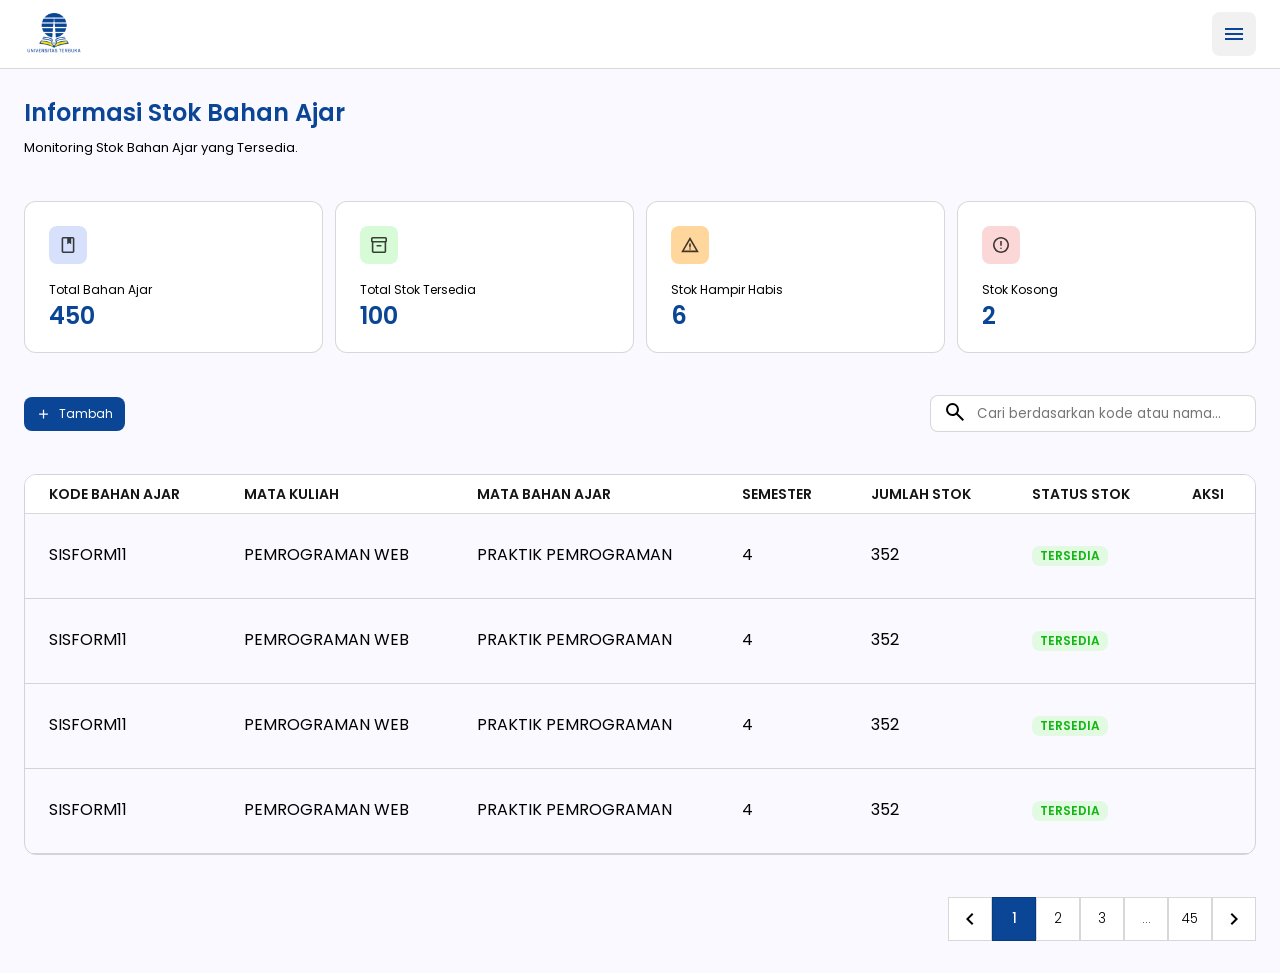
==== inventory.html @ 9284e9ce "feat: add inventory page with layout and CSS styling, and update icon fill properties in tracking pa" ====
<!DOCTYPE html>
<html lang="en">

<head>
    <meta charset="UTF-8">
    <meta name="viewport" content="width=device-width, initial-scale=1.0">
    <title>Informasi Stok - Sistem Bahan Ajar Universitas Terbuka</title>

    <!-- CSS -->
    <link rel="stylesheet" href="/assets/css/global.css">
    <link rel="stylesheet" href="/assets/css/inventory.css">

    <!-- Fonts -->
    <link rel="preconnect" href="https://fonts.googleapis.com">
    <link rel="preconnect" href="https://fonts.gstatic.com" crossorigin>
    <link
        href="https://fonts.googleapis.com/css2?family=Poppins:ital,wght@0,100;0,200;0,300;0,400;0,500;0,600;0,700;0,800;0,900;1,100;1,200;1,300;1,400;1,500;1,600;1,700;1,800;1,900&display=swap"
        rel="stylesheet">

    <!-- Favicon -->
    <link rel="shortcut icon" href="/assets/images/Universitas Terbuka.png" type="image/x-icon">
</head>

<body>
    <nav class="navbar">
        <div class="navbar-logo">
            <img src="/assets/images/Universitas Terbuka.png" alt="">
        </div>

        <ul id="navbar-menu" class="navbar-menu">
            <li>
                <a href="" class="navbar-links">
                    <svg class="navbar-links__icon" xmlns="http://www.w3.org/2000/svg" height="24px"
                        viewBox="0 -960 960 960" width="24px" fill="#currentColor">
                        <path
                            d="M520-600v-240h320v240H520ZM120-440v-400h320v400H120Zm400 320v-400h320v400H520Zm-400 0v-240h320v240H120Z" />
                    </svg>
                    <p>Dashboard</p>
                </a>
            </li>

            <li>
                <a href="" class="navbar-links">
                    <svg xmlns="http://www.w3.org/2000/svg" height="24px" viewBox="0 -960 960 960" width="24px"
                        fill="currentColor">
                        <path
                            d="M155-195q-35-35-35-85H40v-440q0-33 23.5-56.5T120-800h560v160h120l120 160v200h-80q0 50-35 85t-85 35q-50 0-85-35t-35-85H360q0 50-35 85t-85 35q-50 0-85-35Zm113.5-56.5Q280-263 280-280t-11.5-28.5Q257-320 240-320t-28.5 11.5Q200-297 200-280t11.5 28.5Q223-240 240-240t28.5-11.5Zm480 0Q760-263 760-280t-11.5-28.5Q737-320 720-320t-28.5 11.5Q680-297 680-280t11.5 28.5Q703-240 720-240t28.5-11.5ZM680-440h170l-90-120h-80v120Z" />
                    </svg>
                    <p>Tracking Pengiriman</p>
                </a>
            </li>

            <li>
                <a href="" class="navbar-links">
                    <svg xmlns="http://www.w3.org/2000/svg" height="24px" viewBox="0 -960 960 960" width="24px"
                        fill="currentColor">
                        <path
                            d="M200-120q-33 0-56.5-23.5T120-200v-560q0-33 23.5-56.5T200-840h280v80H200v560h280v80H200Zm440-160-55-58 102-102H360v-80h327L585-622l55-58 200 200-200 200Z" />
                    </svg>
                    <p>Logout</p>
                </a>
            </li>
        </ul>

        <button id="navbar-toggle" class="navbar-toggle" onclick="toggleNavbar()">
            <svg class="navbar-toggle__icon" xmlns="http://www.w3.org/2000/svg" height="24px" viewBox="0 -960 960 960"
                width="24px" fill="currentColor">
                <path d="M120-240v-80h720v80H120Zm0-200v-80h720v80H120Zm0-200v-80h720v80H120Z" />
            </svg>
        </button>
    </nav>

    <main class="main">
        <div class="header">
            <h1 class="header-title text--primary">Informasi Stok Bahan Ajar</h1>
            <p class="header-subtitle">Monitoring Stok Bahan Ajar yang Tersedia.</p>
        </div>

        <section class="analytics">
            <ul class="card-analytic">
                <li>
                    <div class="card-analytics">
                        <div class="card-analytics__header">
                            <div class="card-analytics-icon" style="background-color: rgb(215, 225, 251);">
                                <svg xmlns="http://www.w3.org/2000/svg" height="24px" viewBox="0 -960 960 960"
                                    width="24px" fill="currentColor">
                                    <path
                                        d="M240-80q-33 0-56.5-23.5T160-160v-640q0-33 23.5-56.5T240-880h480q33 0 56.5 23.5T800-800v640q0 33-23.5 56.5T720-80H240Zm0-80h480v-640h-80v280l-100-60-100 60v-280H240v640Zm0 0v-640 640Zm200-360 100-60 100 60-100-60-100 60Z" />
                                </svg>
                            </div>
                        </div>

                        <h2 class="card-analytics-title" style="margin-top: 12px;">Total Bahan Ajar</h2>
                        <p class="card-analytics-amount">450</p>
                    </div>
                </li>

                <li>
                    <div class="card-analytics">
                        <div class="card-analytics__header">
                            <div class="card-analytics-icon" style="background-color: rgb(215, 251, 215);">
                                <svg xmlns="http://www.w3.org/2000/svg" height="24px" viewBox="0 -960 960 960"
                                    width="24px" fill="currentColor">
                                    <path
                                        d="M200-80q-33 0-56.5-23.5T120-160v-451q-18-11-29-28.5T80-680v-120q0-33 23.5-56.5T160-880h640q33 0 56.5 23.5T880-800v120q0 23-11 40.5T840-611v451q0 33-23.5 56.5T760-80H200Zm0-520v440h560v-440H200Zm-40-80h640v-120H160v120Zm200 280h240v-80H360v80Zm120 20Z" />
                                </svg>
                            </div>
                        </div>

                        <h2 class="card-analytics-title" style="margin-top: 12px;">Total Stok Tersedia</h2>
                        <p class="card-analytics-amount">100</p>
                    </div>
                </li>

                <li>
                    <div class="card-analytics">
                        <div class="card-analytics__header">
                            <div class="card-analytics-icon" style="background-color: rgb(255, 214, 156);">
                                <svg xmlns="http://www.w3.org/2000/svg" height="24px" viewBox="0 -960 960 960"
                                    width="24px" fill="currentColor">
                                    <path
                                        d="m40-120 440-760 440 760H40Zm138-80h604L480-720 178-200Zm330.5-51.5Q520-263 520-280t-11.5-28.5Q497-320 480-320t-28.5 11.5Q440-297 440-280t11.5 28.5Q463-240 480-240t28.5-11.5ZM440-360h80v-200h-80v200Zm40-100Z" />
                                </svg>
                            </div>
                        </div>

                        <h2 class="card-analytics-title" style="margin-top: 12px;">Stok Hampir Habis</h2>
                        <p class="card-analytics-amount">6</p>
                    </div>
                </li>

                <li>
                    <div class="card-analytics">
                        <div class="card-analytics__header">
                            <div class="card-analytics-icon" style="background-color: rgb(251, 215, 215);">
                                <svg xmlns="http://www.w3.org/2000/svg" height="24px" viewBox="0 -960 960 960"
                                    width="24px" fill="currentColor">
                                    <path
                                        d="M508.5-291.5Q520-303 520-320t-11.5-28.5Q497-360 480-360t-28.5 11.5Q440-337 440-320t11.5 28.5Q463-280 480-280t28.5-11.5ZM440-440h80v-240h-80v240Zm40 360q-83 0-156-31.5T197-197q-54-54-85.5-127T80-480q0-83 31.5-156T197-763q54-54 127-85.5T480-880q83 0 156 31.5T763-763q54 54 85.5 127T880-480q0 83-31.5 156T763-197q-54 54-127 85.5T480-80Zm0-80q134 0 227-93t93-227q0-134-93-227t-227-93q-134 0-227 93t-93 227q0 134 93 227t227 93Zm0-320Z" />
                                </svg>
                            </div>
                        </div>

                        <h2 class="card-analytics-title" style="margin-top: 12px;">Stok Kosong</h2>
                        <p class="card-analytics-amount">2</p>
                    </div>
                </li>
            </ul>
        </section>

        <section class="actions">
            <button type="button" class="add-button">
                <svg xmlns="http://www.w3.org/2000/svg" height="24px" viewBox="0 -960 960 960" width="24px" fill="currentColor"><path d="M440-440H200v-80h240v-240h80v240h240v80H520v240h-80v-240Z"/></svg>
                <p>Tambah</p>
            </button>

            <label class="search">
                <div class="search-icon">
                    <svg xmlns="http://www.w3.org/2000/svg" height="24px" viewBox="0 -960 960 960" width="24px" fill="currentColor"><path d="M784-120 532-372q-30 24-69 38t-83 14q-109 0-184.5-75.5T120-580q0-109 75.5-184.5T380-840q109 0 184.5 75.5T640-580q0 44-14 83t-38 69l252 252-56 56ZM380-400q75 0 127.5-52.5T560-580q0-75-52.5-127.5T380-760q-75 0-127.5 52.5T200-580q0 75 52.5 127.5T380-400Z"/></svg>
                </div>
                <input type="text" placeholder="Cari berdasarkan kode atau nama...">
            </label>

        </section>

        <section class="inventory">
            <table>
                <thead>
                    <tr>
                        <td>KODE BAHAN AJAR</td>
                        <td>MATA KULIAH</td>
                        <td>MATA BAHAN AJAR</td>
                        <td>SEMESTER</td>
                        <td>JUMLAH STOK</td>
                        <td>STATUS STOK</td>
                        <td>AKSI</td>
                    </tr>
                </thead>

                <tbody>
                    <tr>
                        <td>SISFORM11</td>
                        <td>PEMROGRAMAN WEB</td>
                        <td>PRAKTIK PEMROGRAMAN</td>
                        <td>4</td>
                        <td>352</td>
                        <td class="stock--available"><p>TERSEDIA</p></td>
                        <td></td>
                    </tr>
                    <tr>
                        <td>SISFORM11</td>
                        <td>PEMROGRAMAN WEB</td>
                        <td>PRAKTIK PEMROGRAMAN</td>
                        <td>4</td>
                        <td>352</td>
                        <td class="stock--available"><p>TERSEDIA</p></td>
                        <td></td>
                    </tr>
                    <tr>
                        <td>SISFORM11</td>
                        <td>PEMROGRAMAN WEB</td>
                        <td>PRAKTIK PEMROGRAMAN</td>
                        <td>4</td>
                        <td>352</td>
                        <td class="stock--available"><p>TERSEDIA</p></td>
                        <td></td>
                    </tr>
                    <tr>
                        <td>SISFORM11</td>
                        <td>PEMROGRAMAN WEB</td>
                        <td>PRAKTIK PEMROGRAMAN</td>
                        <td>4</td>
                        <td>352</td>
                        <td class="stock--available"><p>TERSEDIA</p></td>
                        <td></td>
                    </tr>
                </tbody>
            </table>
        </section>

        <div class="pagination">
            <button type="button"><svg xmlns="http://www.w3.org/2000/svg" height="24px" viewBox="0 -960 960 960" width="24px" fill="currentColor"><path d="M560-240 320-480l240-240 56 56-184 184 184 184-56 56Z"/></svg></button>
            <button type="button">1</button>
            <button type="button">2</button>
            <button type="button">3</button>
            <button type="button">...</button>
            <button type="button">45</button>
            <button type="button" style="rotate: 180deg;"><svg xmlns="http://www.w3.org/2000/svg" height="24px" viewBox="0 -960 960 960" width="24px" fill="currentColor"><path d="M560-240 320-480l240-240 56 56-184 184 184 184-56 56Z"/></svg></button>
        </div>
    </main>

    <script src="/assets/js/navbar.js"></script>
</body>

</html>
---- assets/css/global.css ----
* {
      font-family: "Poppins", sans-serif !important;
}

/* CSS Reset */
/* http://meyerweb.com/eric/tools/css/reset/ 
   v2.0 | 20110126
   License: none (public domain)
*/

html,
body,
div,
span,
applet,
object,
iframe,
h1,
h2,
h3,
h4,
h5,
h6,
p,
blockquote,
pre,
a,
abbr,
acronym,
address,
big,
cite,
code,
del,
dfn,
em,
img,
ins,
kbd,
q,
s,
samp,
small,
strike,
strong,
sub,
sup,
tt,
var,
b,
u,
i,
center,
dl,
dt,
dd,
ol,
ul,
li,
fieldset,
form,
label,
legend,
table,
caption,
tbody,
tfoot,
thead,
tr,
th,
td,
article,
aside,
canvas,
details,
embed,
figure,
figcaption,
footer,
header,
hgroup,
menu,
nav,
output,
ruby,
section,
summary,
time,
mark,
audio,
video {
      margin: 0;
      padding: 0;
      border: 0;
      font-size: 100%;
      font: inherit;
      vertical-align: baseline;
}

/* HTML5 display-role reset for older browsers */
article,
aside,
details,
figcaption,
figure,
footer,
header,
hgroup,
menu,
nav,
section {
      display: block;
}

body {
      line-height: 1;
}

ol,
ul {
      list-style: none;
}

blockquote,
q {
      quotes: none;
}

blockquote:before,
blockquote:after,
q:before,
q:after {
      content: '';
      content: none;
}

table {
      border-collapse: collapse;
      border-spacing: 0;
}

/* Variables */
:root {
      --color-primary: #0a4695;
      --color-primary-darker: #09346d;
      --color-border: rgba(0, 0, 0, 0.151);
}

/* Typography */
.header-title {
    font-size: 24px;
    font-weight: 600;
}

.header-subtitle {
    font-size: 13px;
    line-height: 22px;
}

/* Navbar */
.navbar {
    border-bottom: 1px solid var(--color-border);
    padding: 12px 24px;
    display: flex;
    justify-content: space-between;
    align-items: center;
    position: sticky;
    z-index: 12;
    top: 0;
    left: 0;
    background-color: white;
}

.navbar-logo img {
    height: 40px;
}

.navbar-toggle {
    background-color: #f1f1f1;
    border: none;
    display: flex;
    height: 44px;
    align-items: center;
    width: 44px;
    justify-content: center;
    border-radius: 8px;
    cursor: pointer;
}

.navbar-toggle:hover {
    filter: brightness(90%);
}

.navbar-toggle:active {
    filter: brightness(80%);
}

.navbar-toggle__icon {
    fill: var(--color-primary);
}

.navbar-menu {
    border-top: 1px solid var(--color-border);
    position: absolute;
    top: -150px;
    width: 100%;
    left: 0;
    background-color: #ffffff;
    transition: all .3s ease-in-out;
    z-index: 1;
    opacity: 0%;
}

.navbar-menu--active {
    top: 100% !important;
    opacity: 100%;
}

.navbar-links {
    display: flex;
    align-items: center;
    column-gap: 12px;
    padding: 12px 24px;
    font-size: 12px;
    border-bottom: 1px solid rgba(0, 0, 0, 0.151);
}

.navbar-links svg {
    fill: black;
    scale: 70%;
}

.navbar-links p {
    color: black;
}

.navbar-links:hover>* {
    fill: var(--color-primary);
    color: var(--color-primary);
}

.text--primary {
    color: var(--color-primary);
}

.text--primary-darker {
    color: var(--color-primary-darker);
}

/* Layout */
.main {
    padding: 32px 24px;
    display: flex;
    flex-direction: column;
    row-gap: 42px;
}
---- assets/css/inventory.css ----
body {
    background-color: #f9f9ff;
}

.header {
    display: flex;
    flex-direction: column;
    row-gap: 12px;
}

/* Analytic */
.card-analytic {
    display: grid;
    grid-template-columns: repeat(auto-fit, minmax(200px, 1fr));
    gap: 12px;
}

.card-analytics {
    display: flex;
    min-width: 150px;
    flex-direction: column;
    row-gap: 8px;
    border: 1px solid var(--color-border);
    padding: 24px;
    border-radius: 12px;
    background-color: white;
}

.card-analytics-icon {
    width: 38px;
    aspect-ratio: 1/1;
    display: flex;
    justify-content: center;
    align-items: center;
    border-radius: 8px;
}

.card-analytics-icon svg {
    scale: 80%;
    fill: rgba(0, 0, 0, 0.746);
}

.card-analytics-title {
    font-size: 12px;
}

.card-analytics-amount {
    font-size: 24px;
    font-weight: 600;
    color: var(--color-primary);
}

.card-analytics__header {
    display: flex;
    justify-content: space-between;
}

.card-analytics-trend {
    display: flex;
    align-items: center;
    background-color: rgb(240, 240, 240);
    border-radius: 12px;
    width: fit-content;
    column-gap: 8px;
    height: fit-content;
    padding-inline: 5px;
}

.card-analytics-trend svg {
    fill: rgb(85, 193, 85);
}

.card-analytics-trend p {
    font-size: 10px;
}

/* Table */
.inventory {
    overflow: auto;
    border-radius: 12px;
    border: 1px solid var(--color-border);
}

table {
    width: 100%;
}

thead tr td {
    background-color: rgb(255, 255, 255);
    font-size: 14px;
    text-wrap: nowrap;
    font-weight: 510;
    color: rgb(22, 22, 22);
}

table tr td {
    padding: 12px 24px;
}

tr {
    border-bottom: 1px solid var(--color-border);
}

tbody tr td {
    padding-block: 32px;
}

.stock--available p {
    background-color: rgb(226, 250, 226);
    color: rgb(21, 181, 21);
    text-align: center;
    border-radius: 8px;
    font-size: 12px;
    padding: 4px 8px;
    width: fit-content;
    font-weight: 510;
}

/* Search */
.search {
    display: flex;
    align-items: center;
    border: 1px solid var(--color-border);
    column-gap: 8px;
    background-color: white;
    border-radius: 8px;
    padding: 4px 12px;
    min-width: 300px;
}

.search input {
    border: none;
    background-color: transparent;
    width: 100%;
}

.search input:focus {
    outline: none;
}

/* Actions */
.actions {
    display: flex;
    justify-content: space-between;
    align-items: center;
}

/* Add button */
.add-button {
    display: flex;
    align-items: center;
    background-color: var(--color-primary);
    color: white;
    border: none;
    font-size: 12px;
    border-radius: 8px;
    column-gap: 8px;
    padding: 5px 12px;
}

.add-button svg {
    width: 15px;
}

/* Pagination */
.pagination {
    display: flex;
    justify-content: flex-end;
}

.pagination button {
    width: 44px;
    height: 44px;
    background-color: white;
    border: 1px solid var(--color-border);
    display: flex;
    justify-content: center;
    align-items: center;
    cursor: pointer;
    font-weight: 300;
}

.pagination button:nth-child(2) {
    background-color: var(--color-primary);
    color: white;
    font-weight: 500;
}

.pagination button:hover {
    background-color: var(--color-primary);
    color: white;
}
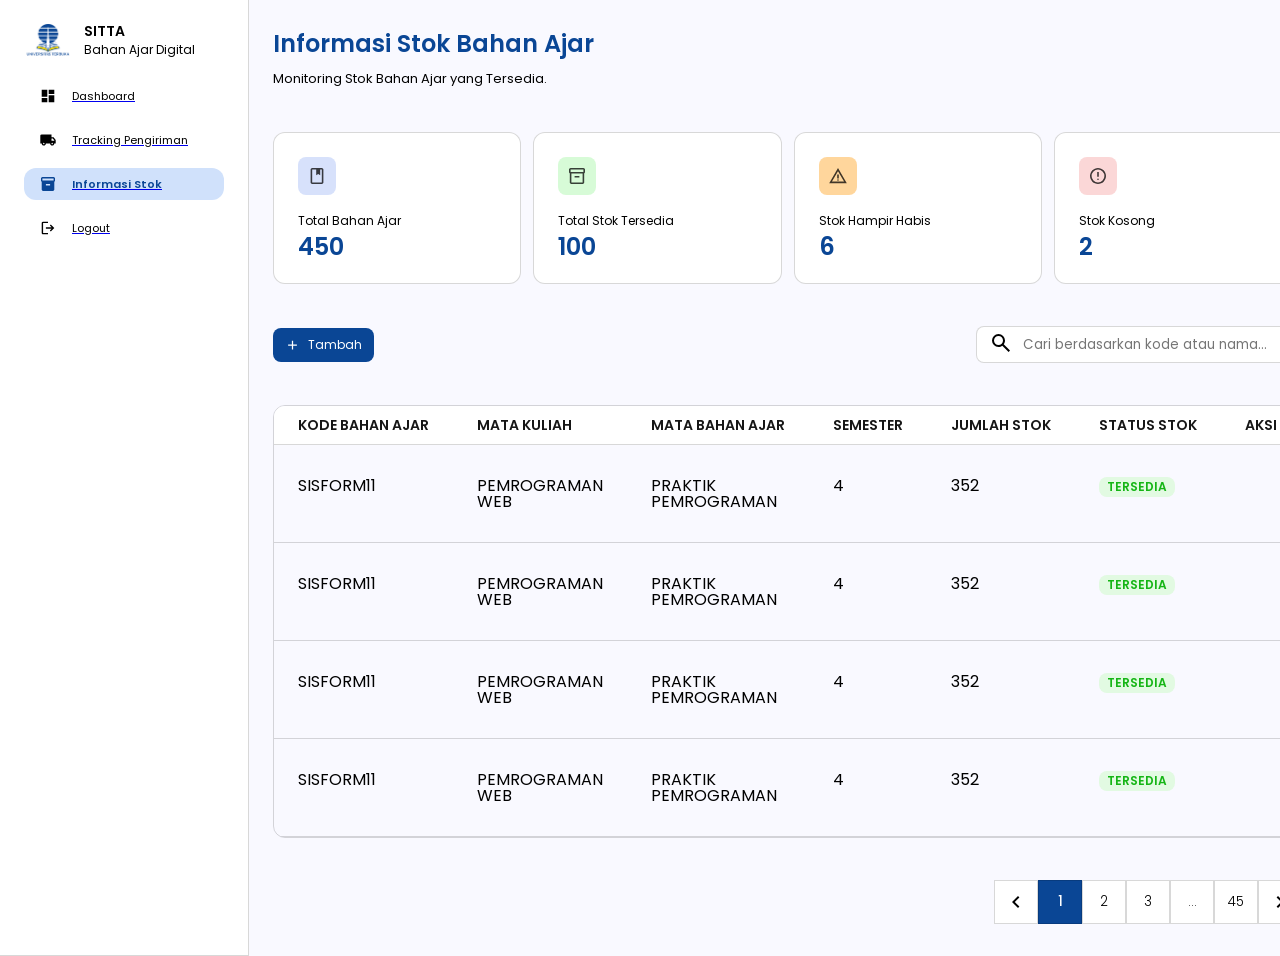
==== commit 29744d55: "feat: update navigation menu with routing, new branding, and logout confirmation logic" ====
--- a/inventory.html
+++ b/inventory.html
@@ -25,11 +25,15 @@
     <nav class="navbar">
         <div class="navbar-logo">
             <img src="/assets/images/Universitas Terbuka.png" alt="">
+            <div class="navbar-logo-text">
+                <p>SITTA</p>
+                <p>Bahan Ajar Digital</p>
+            </div>
         </div>
 
         <ul id="navbar-menu" class="navbar-menu">
             <li>
-                <a href="" class="navbar-links">
+                <a href="/" class="navbar-links">
                     <svg class="navbar-links__icon" xmlns="http://www.w3.org/2000/svg" height="24px"
                         viewBox="0 -960 960 960" width="24px" fill="#currentColor">
                         <path
@@ -40,7 +44,7 @@
             </li>
 
             <li>
-                <a href="" class="navbar-links">
+                <a href="/tracking.html" class="navbar-links">
                     <svg xmlns="http://www.w3.org/2000/svg" height="24px" viewBox="0 -960 960 960" width="24px"
                         fill="currentColor">
                         <path
@@ -51,7 +55,18 @@
             </li>
 
             <li>
-                <a href="" class="navbar-links">
+                <a href="/inventory.html" class="navbar-links">
+                    <svg xmlns="http://www.w3.org/2000/svg" height="24px" viewBox="0 -960 960 960" width="24px"
+                        fill="currentColor">
+                        <path
+                            d="M200-80q-33 0-56.5-23.5T120-160v-451q-18-11-29-28.5T80-680v-120q0-33 23.5-56.5T160-880h640q33 0 56.5 23.5T880-800v120q0 23-11 40.5T840-611v451q0 33-23.5 56.5T760-80H200Zm-40-600h640v-120H160v120Zm200 280h240v-80H360v80Z" />
+                    </svg>
+                    <p>Informasi Stok</p>
+                </a>
+            </li>
+
+            <li>
+                <a href="/logout.html" class="navbar-links" onclick="return confirm('Apakah anda yakin ingin logout?')">
                     <svg xmlns="http://www.w3.org/2000/svg" height="24px" viewBox="0 -960 960 960" width="24px"
                         fill="currentColor">
                         <path
@@ -62,14 +77,13 @@
             </li>
         </ul>
 
-        <button id="navbar-toggle" class="navbar-toggle" onclick="toggleNavbar()">
+        <button id="navbar-toggle" class="navbar-toggle" onclick="toggleNavbar(event)">
             <svg class="navbar-toggle__icon" xmlns="http://www.w3.org/2000/svg" height="24px" viewBox="0 -960 960 960"
                 width="24px" fill="currentColor">
                 <path d="M120-240v-80h720v80H120Zm0-200v-80h720v80H120Zm0-200v-80h720v80H120Z" />
             </svg>
         </button>
     </nav>
-
     <main class="main">
         <div class="header">
             <h1 class="header-title text--primary">Informasi Stok Bahan Ajar</h1>
@@ -150,13 +164,20 @@
 
         <section class="actions">
             <button type="button" class="add-button">
-                <svg xmlns="http://www.w3.org/2000/svg" height="24px" viewBox="0 -960 960 960" width="24px" fill="currentColor"><path d="M440-440H200v-80h240v-240h80v240h240v80H520v240h-80v-240Z"/></svg>
+                <svg xmlns="http://www.w3.org/2000/svg" height="24px" viewBox="0 -960 960 960" width="24px"
+                    fill="currentColor">
+                    <path d="M440-440H200v-80h240v-240h80v240h240v80H520v240h-80v-240Z" />
+                </svg>
                 <p>Tambah</p>
             </button>
 
             <label class="search">
                 <div class="search-icon">
-                    <svg xmlns="http://www.w3.org/2000/svg" height="24px" viewBox="0 -960 960 960" width="24px" fill="currentColor"><path d="M784-120 532-372q-30 24-69 38t-83 14q-109 0-184.5-75.5T120-580q0-109 75.5-184.5T380-840q109 0 184.5 75.5T640-580q0 44-14 83t-38 69l252 252-56 56ZM380-400q75 0 127.5-52.5T560-580q0-75-52.5-127.5T380-760q-75 0-127.5 52.5T200-580q0 75 52.5 127.5T380-400Z"/></svg>
+                    <svg xmlns="http://www.w3.org/2000/svg" height="24px" viewBox="0 -960 960 960" width="24px"
+                        fill="currentColor">
+                        <path
+                            d="M784-120 532-372q-30 24-69 38t-83 14q-109 0-184.5-75.5T120-580q0-109 75.5-184.5T380-840q109 0 184.5 75.5T640-580q0 44-14 83t-38 69l252 252-56 56ZM380-400q75 0 127.5-52.5T560-580q0-75-52.5-127.5T380-760q-75 0-127.5 52.5T200-580q0 75 52.5 127.5T380-400Z" />
+                    </svg>
                 </div>
                 <input type="text" placeholder="Cari berdasarkan kode atau nama...">
             </label>
@@ -184,34 +205,42 @@
                         <td>PRAKTIK PEMROGRAMAN</td>
                         <td>4</td>
                         <td>352</td>
-                        <td class="stock--available"><p>TERSEDIA</p></td>
-                        <td></td>
-                    </tr>
-                    <tr>
-                        <td>SISFORM11</td>
-                        <td>PEMROGRAMAN WEB</td>
-                        <td>PRAKTIK PEMROGRAMAN</td>
-                        <td>4</td>
-                        <td>352</td>
-                        <td class="stock--available"><p>TERSEDIA</p></td>
-                        <td></td>
-                    </tr>
-                    <tr>
-                        <td>SISFORM11</td>
-                        <td>PEMROGRAMAN WEB</td>
-                        <td>PRAKTIK PEMROGRAMAN</td>
-                        <td>4</td>
-                        <td>352</td>
-                        <td class="stock--available"><p>TERSEDIA</p></td>
-                        <td></td>
-                    </tr>
-                    <tr>
-                        <td>SISFORM11</td>
-                        <td>PEMROGRAMAN WEB</td>
-                        <td>PRAKTIK PEMROGRAMAN</td>
-                        <td>4</td>
-                        <td>352</td>
-                        <td class="stock--available"><p>TERSEDIA</p></td>
+                        <td class="stock--available">
+                            <p>TERSEDIA</p>
+                        </td>
+                        <td></td>
+                    </tr>
+                    <tr>
+                        <td>SISFORM11</td>
+                        <td>PEMROGRAMAN WEB</td>
+                        <td>PRAKTIK PEMROGRAMAN</td>
+                        <td>4</td>
+                        <td>352</td>
+                        <td class="stock--available">
+                            <p>TERSEDIA</p>
+                        </td>
+                        <td></td>
+                    </tr>
+                    <tr>
+                        <td>SISFORM11</td>
+                        <td>PEMROGRAMAN WEB</td>
+                        <td>PRAKTIK PEMROGRAMAN</td>
+                        <td>4</td>
+                        <td>352</td>
+                        <td class="stock--available">
+                            <p>TERSEDIA</p>
+                        </td>
+                        <td></td>
+                    </tr>
+                    <tr>
+                        <td>SISFORM11</td>
+                        <td>PEMROGRAMAN WEB</td>
+                        <td>PRAKTIK PEMROGRAMAN</td>
+                        <td>4</td>
+                        <td>352</td>
+                        <td class="stock--available">
+                            <p>TERSEDIA</p>
+                        </td>
                         <td></td>
                     </tr>
                 </tbody>
@@ -219,13 +248,19 @@
         </section>
 
         <div class="pagination">
-            <button type="button"><svg xmlns="http://www.w3.org/2000/svg" height="24px" viewBox="0 -960 960 960" width="24px" fill="currentColor"><path d="M560-240 320-480l240-240 56 56-184 184 184 184-56 56Z"/></svg></button>
+            <button type="button"><svg xmlns="http://www.w3.org/2000/svg" height="24px" viewBox="0 -960 960 960"
+                    width="24px" fill="currentColor">
+                    <path d="M560-240 320-480l240-240 56 56-184 184 184 184-56 56Z" />
+                </svg></button>
             <button type="button">1</button>
             <button type="button">2</button>
             <button type="button">3</button>
             <button type="button">...</button>
             <button type="button">45</button>
-            <button type="button" style="rotate: 180deg;"><svg xmlns="http://www.w3.org/2000/svg" height="24px" viewBox="0 -960 960 960" width="24px" fill="currentColor"><path d="M560-240 320-480l240-240 56 56-184 184 184 184-56 56Z"/></svg></button>
+            <button type="button" style="rotate: 180deg;"><svg xmlns="http://www.w3.org/2000/svg" height="24px"
+                    viewBox="0 -960 960 960" width="24px" fill="currentColor">
+                    <path d="M560-240 320-480l240-240 56 56-184 184 184 184-56 56Z" />
+                </svg></button>
         </div>
     </main>
 
--- a/assets/css/global.css
+++ b/assets/css/global.css
@@ -1,5 +1,5 @@
 * {
-      font-family: "Poppins", sans-serif !important;
+    font-family: "Poppins", sans-serif !important;
 }
 
 /* CSS Reset */
@@ -89,12 +89,12 @@
 mark,
 audio,
 video {
-      margin: 0;
-      padding: 0;
-      border: 0;
-      font-size: 100%;
-      font: inherit;
-      vertical-align: baseline;
+    margin: 0;
+    padding: 0;
+    border: 0;
+    font-size: 100%;
+    font: inherit;
+    vertical-align: baseline;
 }
 
 /* HTML5 display-role reset for older browsers */
@@ -109,41 +109,41 @@
 menu,
 nav,
 section {
-      display: block;
+    display: block;
 }
 
 body {
-      line-height: 1;
+    line-height: 1;
 }
 
 ol,
 ul {
-      list-style: none;
+    list-style: none;
 }
 
 blockquote,
 q {
-      quotes: none;
+    quotes: none;
 }
 
 blockquote:before,
 blockquote:after,
 q:before,
 q:after {
-      content: '';
-      content: none;
+    content: '';
+    content: none;
 }
 
 table {
-      border-collapse: collapse;
-      border-spacing: 0;
+    border-collapse: collapse;
+    border-spacing: 0;
 }
 
 /* Variables */
 :root {
-      --color-primary: #0a4695;
-      --color-primary-darker: #09346d;
-      --color-border: rgba(0, 0, 0, 0.151);
+    --color-primary: #0a4695;
+    --color-primary-darker: #09346d;
+    --color-border: rgba(0, 0, 0, 0.151);
 }
 
 /* Typography */
@@ -209,11 +209,14 @@
     transition: all .3s ease-in-out;
     z-index: 1;
     opacity: 0%;
+    display: none;
 }
 
 .navbar-menu--active {
     top: 100% !important;
     opacity: 100%;
+    display: flex;
+    flex-direction: column;
 }
 
 .navbar-links {
@@ -239,6 +242,10 @@
     color: var(--color-primary);
 }
 
+.navbar-logo-text {
+    display: none;
+}
+
 .text--primary {
     color: var(--color-primary);
 }
@@ -253,4 +260,83 @@
     display: flex;
     flex-direction: column;
     row-gap: 42px;
+}
+
+
+@media screen and (min-width: 700px) {
+    body {
+        display: flex;
+    }
+
+    .navbar-toggle {
+        display: none;
+    }
+
+    .navbar-logo {
+        display: flex;
+        align-items: center;
+        column-gap: 12px;
+    }
+
+    .navbar-logo-text {
+        display: flex;
+        flex-direction: column;
+        row-gap: 6px;
+    }
+
+    .navbar-logo p:nth-child(1) {
+        font-size: 14px;
+        font-weight: 510;
+    }
+
+    .navbar-logo p:nth-child(2) {
+        font-size: 12px;
+    }
+
+    .navbar {
+        padding: 24px;
+        width: 100%;
+        max-width: 200px;
+        min-width: 200px;
+        position: sticky;
+        top: 0;
+        bottom: 0;
+        align-items: flex-start;
+        justify-content: flex-start;
+        border-right: 1px solid var(--color-border);
+        flex-direction: column;
+        row-gap: 24px;
+    }
+
+    .navbar-logo img {
+        height: 32px;
+    }
+
+    .navbar-menu {
+        position: static;
+        opacity: 100%;
+        transition: none;
+        border: none;
+        row-gap: 12px;
+        display: flex;
+        flex-direction: column;
+    }
+
+    .navbar-links {
+        border: none;
+        padding: 4px 12px;
+        font-size: 11px;
+    }
+    
+
+    .navbar-links--active {
+        background-color: #d0e1fb;
+        border-radius: 12px;
+    }
+
+    .navbar-links--active p, .navbar-links--active svg {
+        fill: var(--color-primary);
+        color: var(--color-primary);
+        font-weight: 510;
+    }
 }
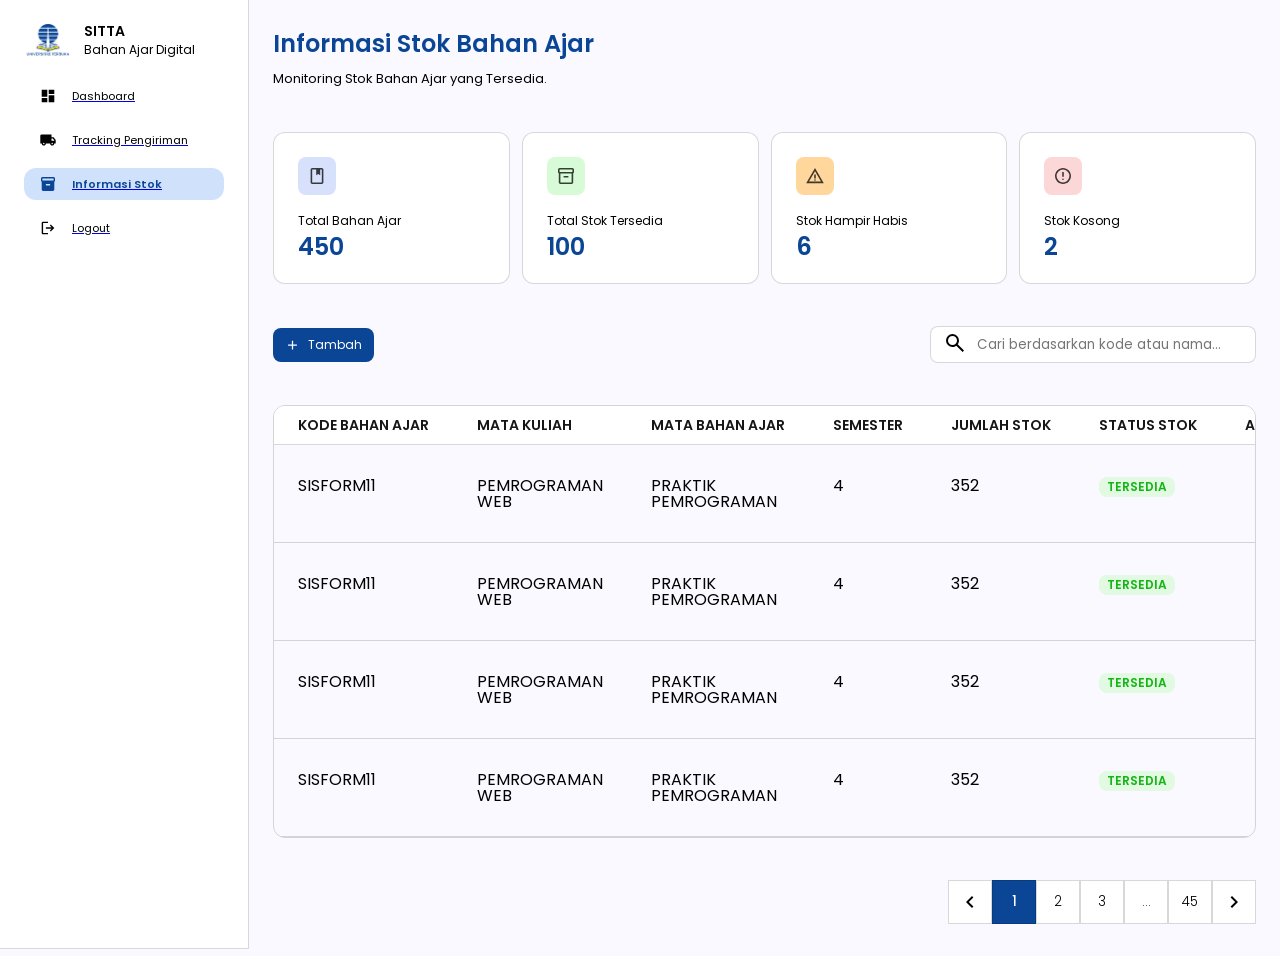
==== commit 454cc418: "feat: implement waybill search functionality and result toggling in tracking page" ====
--- a/inventory.html
+++ b/inventory.html
@@ -84,6 +84,7 @@
             </svg>
         </button>
     </nav>
+    
     <main class="main">
         <div class="header">
             <h1 class="header-title text--primary">Informasi Stok Bahan Ajar</h1>
--- a/assets/css/global.css
+++ b/assets/css/global.css
@@ -169,6 +169,7 @@
     top: 0;
     left: 0;
     background-color: white;
+    height: 100vh;
 }
 
 .navbar-logo img {
@@ -256,7 +257,9 @@
 
 /* Layout */
 .main {
+    width: 100%;
     padding: 32px 24px;
+    overflow: auto;
     display: flex;
     flex-direction: column;
     row-gap: 42px;
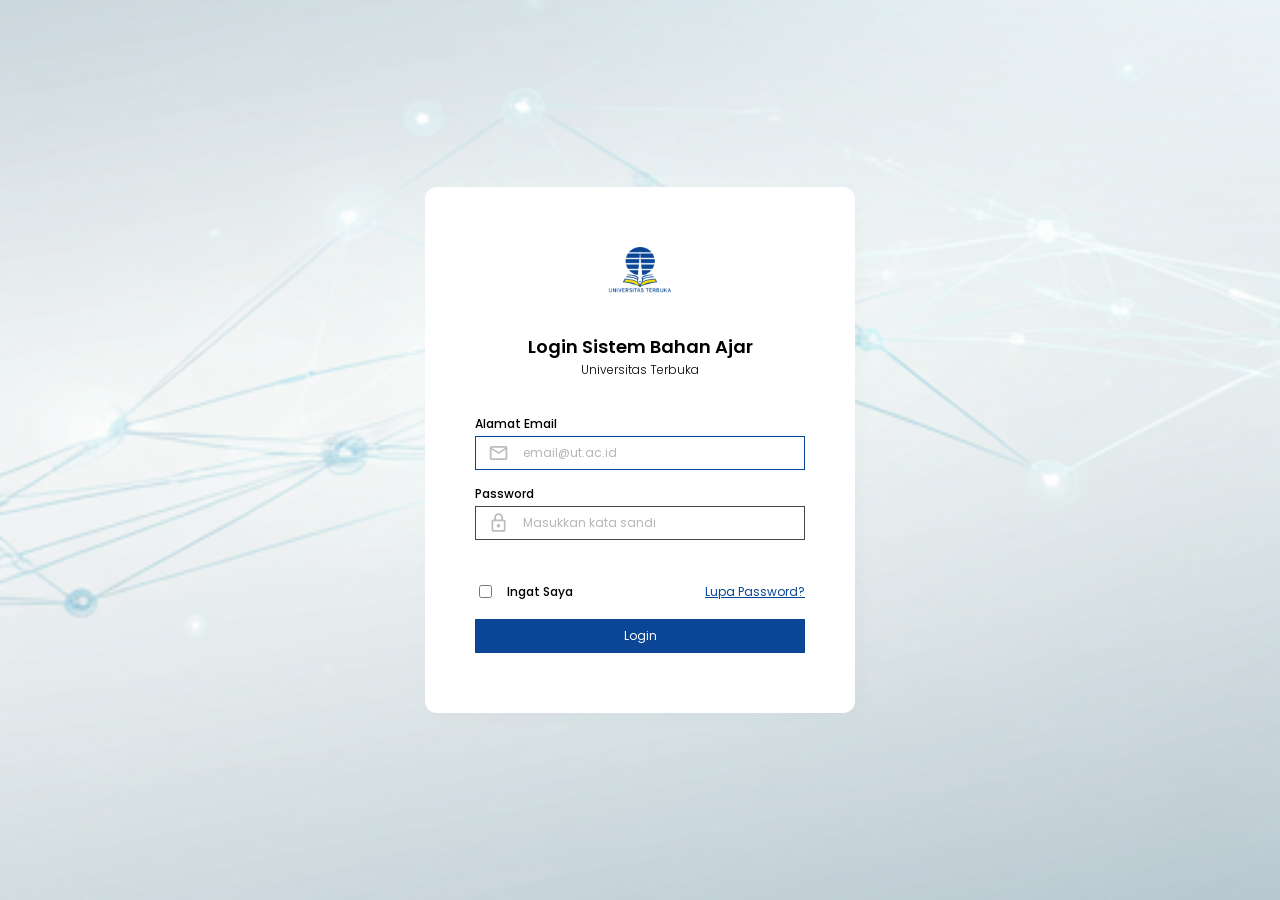
==== commit 843f51ce: "feat: add logout page, refactor navbar layout, update script references, and adjust responsive grid " ====
--- a/inventory.html
+++ b/inventory.html
@@ -265,7 +265,7 @@
         </div>
     </main>
 
-    <script src="/assets/js/navbar.js"></script>
+    <script src="/assets/js/global.js"></script>
 </body>
 
 </html>
--- a/assets/css/global.css
+++ b/assets/css/global.css
@@ -169,7 +169,6 @@
     top: 0;
     left: 0;
     background-color: white;
-    height: 100vh;
 }
 
 .navbar-logo img {
@@ -257,7 +256,6 @@
 
 /* Layout */
 .main {
-    width: 100%;
     padding: 32px 24px;
     overflow: auto;
     display: flex;
@@ -298,9 +296,8 @@
 
     .navbar {
         padding: 24px;
+        max-width: 185px;
         width: 100%;
-        max-width: 200px;
-        min-width: 200px;
         position: sticky;
         top: 0;
         bottom: 0;
@@ -309,6 +306,7 @@
         border-right: 1px solid var(--color-border);
         flex-direction: column;
         row-gap: 24px;
+        height: 100vh;
     }
 
     .navbar-logo img {
